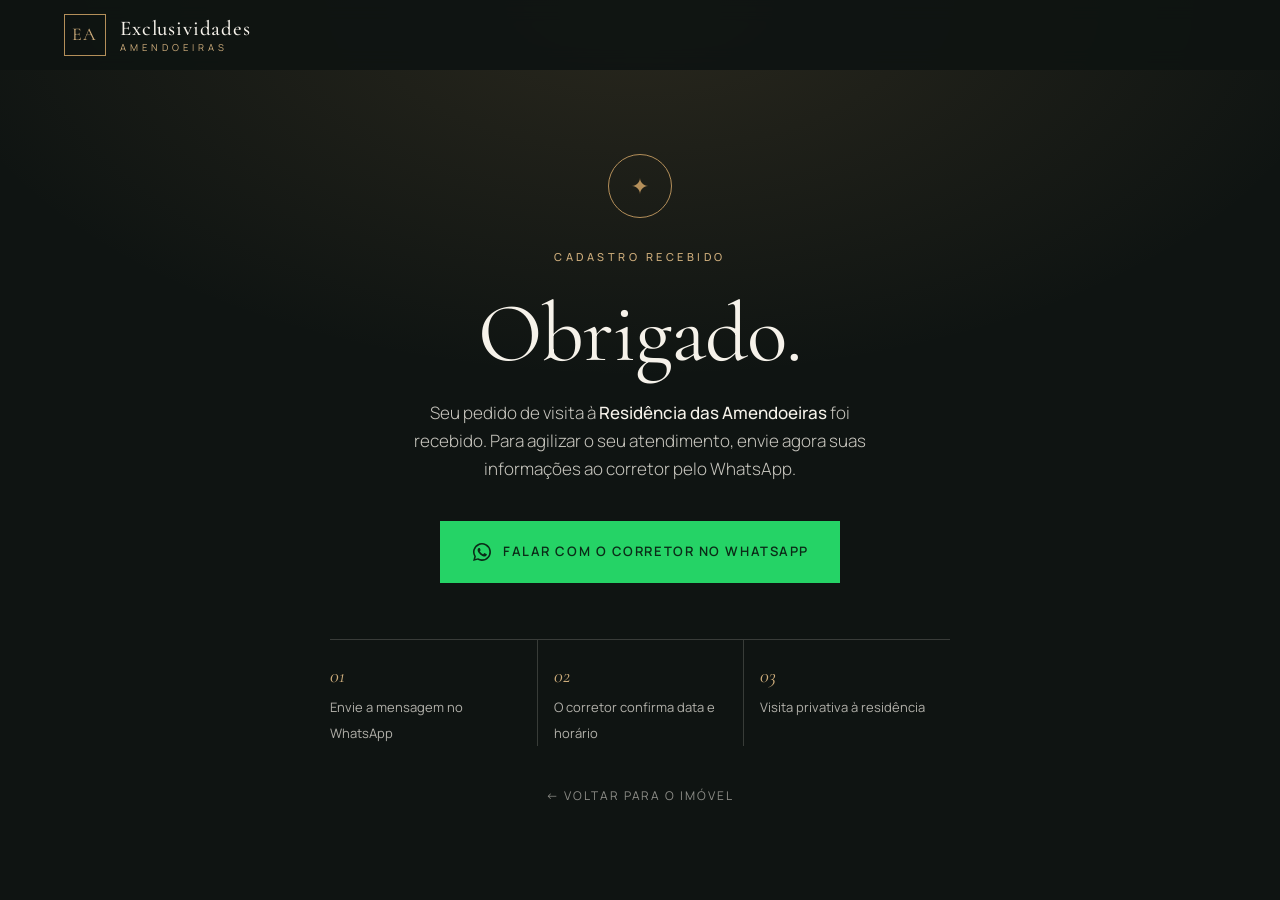
==== obrigado.html @ 59d98db2 "Formulário em popup e página de obrigado com botão de WhatsApp Co-Authored-By: Claude Opus 5.5 <nore" ====
<!doctype html>
<html lang="pt-BR">
<head>
  <meta charset="utf-8">
  <meta name="viewport" content="width=device-width, initial-scale=1">
  <title>Obrigado · Residência das Amendoeiras</title>
  <meta name="robots" content="noindex">
  <meta name="theme-color" content="#0f1412">
  <link rel="preconnect" href="https://fonts.googleapis.com">
  <link rel="preconnect" href="https://fonts.gstatic.com" crossorigin>
  <link href="https://fonts.googleapis.com/css2?family=Cormorant+Garamond:ital,wght@0,400;0,500;1,400&family=Manrope:wght@300;400;500;600&display=swap" rel="stylesheet">
  <link rel="stylesheet" href="assets/css/style.css">

  <!-- ===== RASTREAMENTO =====
       Cole aqui o MESMO Meta Pixel e GA4 da página principal.
       Esta página dispara o evento de Lead (Meta: 'Lead' · GA4: 'generate_lead').
       Nos anúncios, use a visita a /obrigado.html como conversão.
  ========================== -->
</head>
<body class="thanks">

  <header class="topbar solid">
    <a class="brand" href="index.html" aria-label="Voltar ao imóvel">
      <span class="brand-mono" data-bind="marca.monograma"></span>
      <span class="brand-text"><strong data-bind="marca.nome"></strong><em data-bind="marca.sufixo"></em></span>
    </a>
  </header>

  <main class="thanks-main">
    <div class="thanks-box">
      <span class="thanks-mark" aria-hidden="true">✦</span>
      <p class="eyebrow">Cadastro recebido</p>
      <h1 id="thanksTitle">Obrigado.</h1>
      <p class="thanks-lead">Seu pedido de visita à <strong id="thanksImovel">Residência das Amendoeiras</strong> foi recebido. Para agilizar o seu atendimento, envie agora suas informações ao corretor pelo WhatsApp.</p>

      <a class="btn btn-wa" id="waBtn" href="#" target="_blank" rel="noopener">
        <svg viewBox="0 0 32 32" aria-hidden="true"><path fill="currentColor" d="M16 3a13 13 0 0 0-11.2 19.6L3 29l6.6-1.7A13 13 0 1 0 16 3zm0 23.7a10.7 10.7 0 0 1-5.5-1.5l-.4-.2-3.9 1 1-3.8-.3-.4A10.7 10.7 0 1 1 16 26.7zm5.9-8c-.3-.2-1.9-.9-2.2-1s-.5-.2-.7.2-.8 1-1 1.2-.4.2-.7 0a8.8 8.8 0 0 1-4.4-3.8c-.3-.6.3-.5 1-1.7.1-.2 0-.4 0-.5l-1-2.4c-.3-.6-.5-.5-.7-.5h-.6a1.2 1.2 0 0 0-.9.4 3.7 3.7 0 0 0-1.1 2.7 6.4 6.4 0 0 0 1.3 3.4 14.7 14.7 0 0 0 5.6 5c2.1.9 2.9 1 4 .8a3.4 3.4 0 0 0 2.2-1.6 2.8 2.8 0 0 0 .2-1.6c0-.2-.3-.3-.6-.4z"/></svg>
        Falar com o corretor no WhatsApp
      </a>

      <ol class="steps">
        <li><b>01</b><span>Envie a mensagem no WhatsApp</span></li>
        <li><b>02</b><span>O corretor confirma data e horário</span></li>
        <li><b>03</b><span>Visita privativa à residência</span></li>
      </ol>

      <a class="back" href="index.html">← Voltar para o imóvel</a>
    </div>
  </main>

  <script src="assets/js/config.js"></script>
  <script>
  (function () {
    var S = window.SITE;
    document.querySelectorAll('[data-bind]').forEach(function (el) {
      el.textContent = el.dataset.bind.split('.').reduce(function (o, k) { return o && o[k]; }, S) || '';
    });

    var lead = null;
    try { lead = JSON.parse(sessionStorage.getItem('ea_lead') || 'null'); } catch (e) {}

    var numero = (lead && lead.numero) || S.whatsappPrincipal;
    var texto = (lead && lead.texto) || ('Olá! Tenho interesse na ' + S.imovel.titulo + ' e gostaria de agendar uma visita.');
    document.getElementById('waBtn').href = 'https://wa.me/' + numero + '?text=' + encodeURIComponent(texto);

    if (lead && lead.nome) document.getElementById('thanksTitle').textContent = 'Obrigado, ' + lead.nome + '.';
    document.getElementById('thanksImovel').textContent = (lead && lead.imovel) || S.imovel.titulo;

    // Conta o lead uma única vez (não duplica se a pessoa recarregar a página)
    var jaContou = false;
    try { jaContou = sessionStorage.getItem('ea_lead_contado') === '1'; } catch (e) {}
    if (lead && !jaContou) {
      try { if (window.fbq) fbq('track', 'Lead'); } catch (e) {}
      try { if (window.gtag) gtag('event', 'generate_lead'); } catch (e) {}
      try { sessionStorage.setItem('ea_lead_contado', '1'); } catch (e) {}
    }

    document.getElementById('waBtn').addEventListener('click', function () {
      try { if (window.fbq) fbq('track', 'Contact'); } catch (e) {}
    });
  })();
  </script>
</body>
</html>
---- assets/css/style.css ----
/* Identidade provisória — verde-noite, marfim e bronze champanhe */
:root {
  --ink: #0f1412;
  --ink-2: #1a211e;
  --ivory: #f6f2ea;
  --sand: #ece5d8;
  --gold: #b48f5a;
  --gold-2: #cfae7c;
  --text: #2a2f2c;
  --muted: #6d716d;
  --line: rgba(15, 20, 18, .14);
  --line-l: rgba(246, 242, 234, .18);
  --serif: "Cormorant Garamond", Georgia, serif;
  --sans: "Manrope", system-ui, -apple-system, sans-serif;
  --pad: clamp(16px, 5vw, 72px);
}

* { box-sizing: border-box; margin: 0; padding: 0; }
html { scroll-behavior: smooth; }
body { font-family: var(--sans); font-weight: 400; color: var(--text); background: var(--ivory); line-height: 1.65; -webkit-font-smoothing: antialiased; overflow-x: hidden; }
img { display: block; max-width: 100%; }
a { color: inherit; text-decoration: none; }
em { font-style: italic; color: var(--gold); }

h1, h2 { font-family: var(--serif); font-weight: 400; line-height: 1.05; letter-spacing: -.01em; }
h1 { font-size: clamp(44px, 7.4vw, 104px); }
h2 { font-size: clamp(34px, 4.6vw, 62px); max-width: 16ch; }
h3 { font-weight: 500; }

.wrap { max-width: 1240px; margin: 0 auto; padding: 0 var(--pad); }
.wrap.narrow { max-width: 860px; }
.section { padding: clamp(80px, 11vw, 150px) 0; }
.section-dark { background: var(--ink); color: var(--ivory); }
.section-sand { background: var(--sand); }

.eyebrow { font-size: 11px; letter-spacing: .32em; text-transform: uppercase; color: var(--gold-2); margin-bottom: 22px; font-weight: 500; }
.eyebrow.dark { color: var(--gold); }
.mini { font-size: 11px; letter-spacing: .28em; text-transform: uppercase; color: var(--muted); margin: 36px 0 14px; font-weight: 600; }

.split { display: grid; grid-template-columns: 1fr 1fr; gap: clamp(40px, 7vw, 110px); align-items: end; }
.split.top { align-items: start; }

/* Botões */
.btn { display: inline-flex; align-items: center; justify-content: center; gap: 10px; padding: 17px 30px; font-size: 12px; letter-spacing: .2em; text-transform: uppercase; font-weight: 600; border: 1px solid transparent; transition: all .35s ease; cursor: pointer; font-family: var(--sans); }
.btn-gold { background: var(--gold); color: var(--ink); }
.btn-gold:hover { background: var(--gold-2); }
.btn-ghost { border-color: rgba(246, 242, 234, .5); color: var(--ivory); }
.btn-ghost:hover { background: var(--ivory); color: var(--ink); }
.btn-line { border-color: currentColor; padding: 12px 22px; }
.btn-line.light { color: var(--ivory); }
.btn-dark { background: var(--ink); color: var(--ivory); margin-top: 40px; }
.btn-dark:hover { background: var(--gold); color: var(--ink); }
.btn.sm { padding: 12px 20px; margin-top: 0; }
.btn.full { width: 100%; }

/* Marca */
.brand { display: flex; align-items: center; gap: 14px; color: var(--ivory); }
.brand-mono { width: 42px; height: 42px; border: 1px solid var(--gold); display: grid; place-items: center; font-family: var(--serif); font-size: 18px; letter-spacing: .08em; color: var(--gold-2); }
.brand-text { display: flex; flex-direction: column; line-height: 1.1; }
.brand-text strong { font-family: var(--serif); font-weight: 500; font-size: 21px; letter-spacing: .04em; }
.brand-text em { font-style: normal; color: var(--gold-2); font-size: 9.5px; letter-spacing: .42em; text-transform: uppercase; margin-top: 3px; }

/* Topo */
.topbar { position: fixed; inset: 0 0 auto; z-index: 40; display: flex; align-items: center; justify-content: space-between; padding: 22px var(--pad); transition: all .4s ease; }
.topbar.solid { background: rgba(15, 20, 18, .92); backdrop-filter: blur(10px); padding-top: 14px; padding-bottom: 14px; }
.nav { display: flex; align-items: center; gap: 34px; color: var(--ivory); font-size: 12px; letter-spacing: .16em; text-transform: uppercase; }
.nav a:not(.btn):hover { color: var(--gold-2); }

/* Espaço reservado para fotos */
.ph { position: relative; width: 100%; height: 100%; overflow: hidden;
  background:
    radial-gradient(120% 90% at 20% 10%, rgba(180, 143, 90, .22), transparent 55%),
    repeating-linear-gradient(135deg, rgba(255,255,255,.025) 0 1px, transparent 1px 14px),
    linear-gradient(160deg, #26302b, #121815); }
.ph::after { content: attr(data-label); position: absolute; left: 50%; top: 50%; transform: translate(-50%, -50%); font-family: var(--serif); font-style: italic; font-size: 22px; color: rgba(246, 242, 234, .35); white-space: nowrap; }
.ph img { position: absolute; inset: 0; width: 100%; height: 100%; object-fit: cover; z-index: 1; transition: transform 1.2s ease; }

/* Hero */
.hero { position: relative; min-height: 100svh; display: flex; flex-direction: column; justify-content: flex-end; color: var(--ivory); overflow: hidden; }
.hero-media { position: absolute; inset: 0; }
.hero-media .ph img { animation: kb 18s ease-out forwards; }
@keyframes kb { from { transform: scale(1.08); } to { transform: scale(1); } }
.hero-shade { position: absolute; inset: 0; background: linear-gradient(180deg, rgba(15,20,18,.55) 0%, rgba(15,20,18,.1) 35%, rgba(15,20,18,.85) 100%); }
.hero-inner { position: relative; z-index: 2; padding: 140px var(--pad) 48px; max-width: 1240px; width: 100%; margin: 0 auto; }
.hero h1 { max-width: 12ch; }
.hero-lead { font-size: clamp(16px, 1.5vw, 19px); font-weight: 300; max-width: 46ch; margin: 26px 0 38px; color: rgba(246, 242, 234, .86); }
.hero-cta { display: flex; flex-wrap: wrap; gap: 14px; }
.hero-price { margin-top: 26px; font-size: 13px; letter-spacing: .08em; color: rgba(246, 242, 234, .75); }
.hero-price strong { color: var(--gold-2); font-weight: 600; }
.hero-stats { position: relative; z-index: 2; display: grid; grid-template-columns: repeat(4, 1fr); border-top: 1px solid var(--line-l); max-width: 1240px; width: calc(100% - 2 * var(--pad)); margin: 0 auto 28px; }
.hero-stats div { padding: 22px 0 0; }
.hero-stats div + div { padding-left: 28px; border-left: 1px solid var(--line-l); }
.hero-stats b { display: block; font-family: var(--serif); font-weight: 400; font-size: clamp(30px, 3.4vw, 46px); line-height: 1; }
.hero-stats small { font-family: var(--sans); font-size: 13px; margin-left: 4px; color: var(--gold-2); }
.hero-stats span { font-size: 10.5px; letter-spacing: .26em; text-transform: uppercase; color: rgba(246, 242, 234, .65); }

/* Manifesto */
.lede p { font-size: 17px; font-weight: 300; color: var(--text); margin-bottom: 18px; max-width: 52ch; }
.lede-sm { font-size: 16px; font-weight: 300; margin: 22px 0 8px; max-width: 46ch; }
.lede-sm.light { color: rgba(246, 242, 234, .78); }
.exclusive { display: flex; align-items: center; gap: 10px; font-size: 12px !important; letter-spacing: .14em; text-transform: uppercase; color: var(--muted) !important; margin-top: 30px; }
.dot { width: 7px; height: 7px; border-radius: 50%; background: var(--gold); box-shadow: 0 0 0 5px rgba(180, 143, 90, .18); }

.diffs { list-style: none; display: grid; grid-template-columns: repeat(5, 1fr); margin-top: clamp(60px, 8vw, 110px); border-top: 1px solid var(--line); }
.diffs li { padding: 34px 26px 10px 0; }
.diffs li + li { padding-left: 26px; border-left: 1px solid var(--line); }
.diffs .num { font-family: var(--serif); font-style: italic; color: var(--gold); font-size: 20px; }
.diffs h3 { font-family: var(--serif); font-weight: 500; font-size: 25px; margin: 14px 0 10px; line-height: 1.15; }
.diffs p { font-size: 14px; color: var(--muted); }

/* Galeria */
.head-row { display: flex; justify-content: space-between; align-items: end; gap: 30px; margin-bottom: 56px; }
.gallery { display: grid; grid-template-columns: repeat(12, 1fr); grid-auto-rows: clamp(140px, 17vw, 250px); gap: 10px; padding: 0 var(--pad); max-width: 1440px; margin: 0 auto; }
.g-item { position: relative; border: 0; padding: 0; cursor: zoom-in; overflow: hidden; background: none; color: var(--ivory); }
.g-item:hover img { transform: scale(1.05); }
.g0 { grid-column: span 7; grid-row: span 2; }
.g1 { grid-column: span 5; }
.g2 { grid-column: span 5; }
.g3 { grid-column: span 4; }
.g4 { grid-column: span 4; }
.g5 { grid-column: span 4; }
.cap { position: absolute; left: 18px; bottom: 14px; z-index: 2; font-size: 10.5px; letter-spacing: .24em; text-transform: uppercase; opacity: 0; transform: translateY(6px); transition: all .4s; }
.g-item:hover .cap { opacity: 1; transform: none; }
.g-item .ph::after { font-size: 18px; }
.video { margin-top: 60px; }
.ratio { position: relative; aspect-ratio: 16/9; }
.ratio iframe { position: absolute; inset: 0; width: 100%; height: 100%; border: 0; }

/* Ficha */
.spec { display: grid; grid-template-columns: 1fr 1fr; border-top: 1px solid var(--line); }
.spec div { display: flex; justify-content: space-between; gap: 16px; padding: 17px 0; border-bottom: 1px solid var(--line); }
.spec div:nth-child(odd) { padding-right: 28px; }
.spec div:nth-child(even) { padding-left: 28px; border-left: 1px solid var(--line); }
.spec dt { font-size: 12px; letter-spacing: .12em; text-transform: uppercase; color: var(--muted); }
.spec dd { font-family: var(--serif); font-size: 20px; text-align: right; }
.chips { list-style: none; display: flex; flex-wrap: wrap; gap: 8px; }
.chips li { border: 1px solid var(--line); padding: 8px 16px; font-size: 13px; border-radius: 40px; }

/* Condomínio */
.dist { display: grid; grid-template-columns: repeat(3, 1fr); margin: 40px 0 10px; border-top: 1px solid var(--line); }
.dist div { padding: 20px 0; }
.dist div + div { padding-left: 20px; border-left: 1px solid var(--line); }
.dist b { display: block; font-family: var(--serif); font-weight: 400; font-size: 32px; color: var(--ink); }
.dist span { font-size: 12px; color: var(--muted); }
.cols { display: grid; grid-template-columns: 1fr 1fr; gap: 24px; }
.ticks { list-style: none; }
.ticks li { padding: 6px 0 6px 22px; position: relative; font-size: 15px; }
.ticks li::before { content: ""; position: absolute; left: 0; top: 15px; width: 10px; height: 1px; background: var(--gold); }
.addr { margin-top: 28px; font-size: 13px; color: var(--muted); }
.map { height: 100%; min-height: 460px; filter: grayscale(.85) contrast(1.05); }
.map iframe { width: 100%; height: 100%; min-height: 460px; border: 0; }

/* Formulário */
.trust { list-style: none; margin-top: 34px; }
.trust li { padding: 14px 0 14px 30px; border-top: 1px solid var(--line-l); position: relative; font-size: 15px; color: rgba(246, 242, 234, .85); }
.trust li::before { content: "✦"; position: absolute; left: 0; color: var(--gold); font-size: 12px; top: 16px; }
.form { background: var(--ink-2); border: 1px solid var(--line-l); padding: clamp(26px, 4vw, 46px); display: grid; gap: 18px; }
.form label { display: grid; gap: 8px; font-size: 10.5px; letter-spacing: .24em; text-transform: uppercase; color: rgba(246, 242, 234, .6); }
.form input, .form select { font: inherit; font-size: 16px; letter-spacing: 0; text-transform: none; color: var(--ivory); background: transparent; border: 0; border-bottom: 1px solid rgba(246, 242, 234, .3); padding: 10px 0; outline: none; border-radius: 0; }
.form select option { color: var(--ink); }
.form input:focus, .form select:focus { border-color: var(--gold); }
.form .check { display: flex; gap: 12px; align-items: flex-start; text-transform: none; letter-spacing: 0; font-size: 13px; line-height: 1.5; color: rgba(246, 242, 234, .7); }
.form .check input { width: 16px; height: 16px; margin-top: 2px; accent-color: var(--gold); flex: none; }
.form-msg { font-size: 13px; color: var(--gold-2); min-height: 1em; }

/* Corretores */
.agents { display: grid; grid-template-columns: 1fr 1fr; gap: 28px; margin-top: 56px; }
.agent { display: grid; grid-template-columns: 150px 1fr; gap: 28px; padding: 28px; border: 1px solid var(--line); background: #fbf8f2; }
.agent-photo { position: relative; aspect-ratio: 3/4; background: linear-gradient(160deg, #2a332e, #141a17); overflow: hidden; }
.agent-photo::after { content: attr(data-ini); position: absolute; inset: 0; display: grid; place-items: center; font-family: var(--serif); font-size: 44px; color: var(--gold-2); }
.agent-photo img { position: absolute; inset: 0; width: 100%; height: 100%; object-fit: cover; z-index: 1; }
.agent h3 { font-family: var(--serif); font-size: 27px; line-height: 1.1; }
.creci { font-size: 11px; letter-spacing: .2em; text-transform: uppercase; color: var(--gold); margin: 6px 0 14px; }
.agent p { font-size: 14.5px; color: var(--muted); }
.hours { margin-top: 10px; font-size: 12.5px !important; }
.agent-cta { display: flex; align-items: center; gap: 18px; flex-wrap: wrap; margin-top: 20px; }
.link { font-size: 13px; border-bottom: 1px solid var(--line); }

/* FAQ */
.faq { margin-top: 46px; border-top: 1px solid var(--line); }
.faq details { border-bottom: 1px solid var(--line); }
.faq summary { list-style: none; cursor: pointer; padding: 24px 40px 24px 0; font-family: var(--serif); font-size: 24px; position: relative; }
.faq summary::-webkit-details-marker { display: none; }
.faq summary::after { content: "+"; position: absolute; right: 4px; top: 20px; font-family: var(--sans); font-weight: 300; font-size: 26px; color: var(--gold); transition: transform .3s; }
.faq details[open] summary::after { transform: rotate(45deg); }
.faq p { padding: 0 0 26px; max-width: 62ch; color: var(--muted); }

/* CTA final + rodapé */
.final { background: var(--ink); color: var(--ivory); text-align: center; padding: clamp(90px, 12vw, 160px) 0; border-bottom: 1px solid var(--line-l); }
.final h2 { margin: 0 auto 40px; max-width: 18ch; }
.footer { background: var(--ink); color: rgba(246, 242, 234, .6); padding: 50px 0 120px; font-size: 13px; }
.foot { display: grid; gap: 16px; justify-items: start; }
.small { font-size: 11.5px; opacity: .7; }

/* WhatsApp flutuante e barra mobile */
.wa-float { position: fixed; right: 22px; bottom: 22px; z-index: 50; width: 58px; height: 58px; border-radius: 50%; background: #25d366; color: #fff; display: grid; place-items: center; box-shadow: 0 10px 30px rgba(0, 0, 0, .25); transition: transform .3s; }
.wa-float:hover { transform: scale(1.07); }
.wa-float svg { width: 30px; height: 30px; }
.mobile-bar { display: none; }

/* Lightbox */
.lightbox { position: fixed; inset: 0; z-index: 100; background: rgba(10, 13, 12, .96); display: flex; align-items: center; justify-content: center; }
.lightbox[hidden] { display: none; }
.lightbox figure { width: min(1200px, 86vw); }
.lb-img { aspect-ratio: 3/2; max-height: 80vh; }
.lb-img .ph img { object-fit: contain; background: #0a0d0c; }
.lightbox figcaption { color: var(--ivory); text-align: center; margin-top: 16px; font-size: 11px; letter-spacing: .24em; text-transform: uppercase; }
.lb-close, .lb-nav { position: absolute; background: none; border: 0; color: var(--ivory); font-size: 44px; cursor: pointer; font-weight: 200; padding: 10px 18px; }
.lb-close { top: 14px; right: 18px; }
.prev { left: 10px; } .next { right: 10px; }

/* Animação de entrada */
.rv { opacity: 0; transform: translateY(24px); transition: opacity 1s ease, transform 1s ease; }
.rv.in { opacity: 1; transform: none; }
@media (prefers-reduced-motion: reduce) { .rv { opacity: 1; transform: none; } .hero-media .ph img { animation: none; } html { scroll-behavior: auto; } }

/* Responsivo */
@media (max-width: 1080px) {
  .diffs { grid-template-columns: 1fr 1fr; }
  .diffs li, .diffs li + li { padding: 28px 22px 24px 0; border-left: 0; border-bottom: 1px solid var(--line); }
  .agents { grid-template-columns: 1fr; }
}
@media (max-width: 820px) {
  .nav a:not(.btn) { display: none; }
  .split, .cols { grid-template-columns: 1fr; }
  .hero-stats { grid-template-columns: 1fr 1fr; }
  .hero-stats div:nth-child(3) { border-left: 0; padding-left: 0; }
  .hero-stats div { padding-bottom: 16px; }
  .gallery { grid-template-columns: 1fr 1fr; grid-auto-rows: 42vw; padding: 0 16px; }
  .gallery .g-item { grid-column: span 1; grid-row: span 1; }
  .gallery .g0 { grid-column: span 2; }
  .cap { opacity: 1; transform: none; }
  .head-row { flex-direction: column; align-items: start; }
  .spec { grid-template-columns: 1fr; }
  .spec div:nth-child(n) { padding-left: 0; padding-right: 0; border-left: 0; }
  .map, .map iframe { min-height: 320px; }
  .agent { grid-template-columns: 96px 1fr; gap: 18px; padding: 20px; }
  .wa-float { display: none; }
  .mobile-bar { display: grid; grid-template-columns: 1.4fr 1fr; gap: 8px; position: fixed; inset: auto 0 0; z-index: 50; padding: 10px 12px calc(10px + env(safe-area-inset-bottom)); background: rgba(15, 20, 18, .96); backdrop-filter: blur(8px); }
  .mobile-bar .btn { padding: 15px 10px; font-size: 11px; }
}
@media (max-width: 520px) {
  .brand-text strong { font-size: 18px; }
  .brand-mono { width: 36px; height: 36px; font-size: 15px; }
  .topbar .btn-line { padding: 10px 14px; font-size: 10px; letter-spacing: .14em; }
  .diffs { grid-template-columns: 1fr; }
  .dist { grid-template-columns: 1fr; }
  .dist div + div { padding-left: 0; border-left: 0; border-top: 1px solid var(--line); }
  .hero-cta .btn { flex: 1 1 100%; }
  .faq summary { font-size: 20px; }
}

/* Formulário de qualificação */
.form-title { font-family: var(--serif); font-size: 28px; color: var(--ivory); line-height: 1.1; margin-bottom: 4px; }
.form-note { font-size: 12px; color: rgba(246, 242, 234, .5); }
.form-msg a { color: var(--gold-2); text-decoration: underline; }
.form select:invalid { color: rgba(246, 242, 234, .55); }
#apresentacao p { font-size: 17px; font-weight: 300; margin-bottom: 18px; max-width: 52ch; }
#contato, #leadForm { scroll-margin-top: 80px; }

/* Cartão da seção de contato */
.contact-card { background: var(--ink-2); border: 1px solid var(--line-l); padding: clamp(28px, 4vw, 48px); display: grid; gap: 18px; }
.contact-card p:not(.form-title):not(.form-note) { color: rgba(246, 242, 234, .75); font-weight: 300; }

/* Popup do formulário */
.modal { position: fixed; inset: 0; z-index: 90; display: flex; align-items: center; justify-content: center; padding: 20px; background: rgba(8, 11, 10, .78); backdrop-filter: blur(6px); opacity: 0; transition: opacity .25s ease; }
.modal[hidden] { display: none; }
.modal.open { opacity: 1; }
.modal-box { position: relative; width: min(520px, 100%); max-height: calc(100svh - 40px); overflow-y: auto; transform: translateY(16px); transition: transform .3s ease; }
.modal.open .modal-box { transform: none; }
.modal .form { border-color: rgba(180, 143, 90, .35); gap: 16px; }
.modal .eyebrow { margin-bottom: 0; }
.modal-close { position: absolute; top: 10px; right: 12px; z-index: 2; background: none; border: 0; color: var(--ivory); font-size: 34px; font-weight: 200; line-height: 1; cursor: pointer; padding: 6px 10px; }
@media (max-width: 520px) {
  .modal { padding: 0; align-items: flex-end; }
  .modal-box { width: 100%; max-height: 94svh; }
  .modal .form { padding: 28px 20px calc(24px + env(safe-area-inset-bottom)); }
}

/* Página de obrigado */
.thanks { background: var(--ink); color: var(--ivory); min-height: 100svh; }
.thanks-main { min-height: 100svh; display: grid; place-items: center; padding: 120px var(--pad) 60px;
  background: radial-gradient(80% 60% at 50% 0%, rgba(180, 143, 90, .16), transparent 70%); }
.thanks-box { max-width: 620px; text-align: center; display: grid; justify-items: center; }
.thanks-mark { color: var(--gold); font-size: 22px; width: 64px; height: 64px; border: 1px solid var(--gold); border-radius: 50%; display: grid; place-items: center; margin-bottom: 30px; }
.thanks h1 { font-size: clamp(46px, 7vw, 84px); }
.thanks-lead { font-size: 17px; font-weight: 300; color: rgba(246, 242, 234, .8); margin: 22px 0 38px; max-width: 48ch; }
.thanks-lead strong { color: var(--ivory); font-weight: 500; }
.btn-wa { background: #25d366; color: #0b2a17; font-size: 13px; letter-spacing: .12em; padding: 19px 30px; }
.btn-wa:hover { background: #3be07a; }
.btn-wa svg { width: 22px; height: 22px; }
.steps { list-style: none; display: grid; grid-template-columns: repeat(3, 1fr); width: 100%; margin: 56px 0 40px; border-top: 1px solid var(--line-l); text-align: left; }
.steps li { padding: 20px 14px 0 0; }
.steps li + li { padding-left: 16px; border-left: 1px solid var(--line-l); }
.steps b { display: block; font-family: var(--serif); font-style: italic; font-weight: 400; color: var(--gold-2); font-size: 20px; }
.steps span { font-size: 13px; color: rgba(246, 242, 234, .7); }
.back { font-size: 12px; letter-spacing: .16em; text-transform: uppercase; color: rgba(246, 242, 234, .55); }
.back:hover { color: var(--gold-2); }
@media (max-width: 520px) {
  .steps { grid-template-columns: 1fr; }
  .steps li, .steps li + li { padding: 14px 0; border-left: 0; border-bottom: 1px solid var(--line-l); }
  .btn-wa { width: 100%; }
}
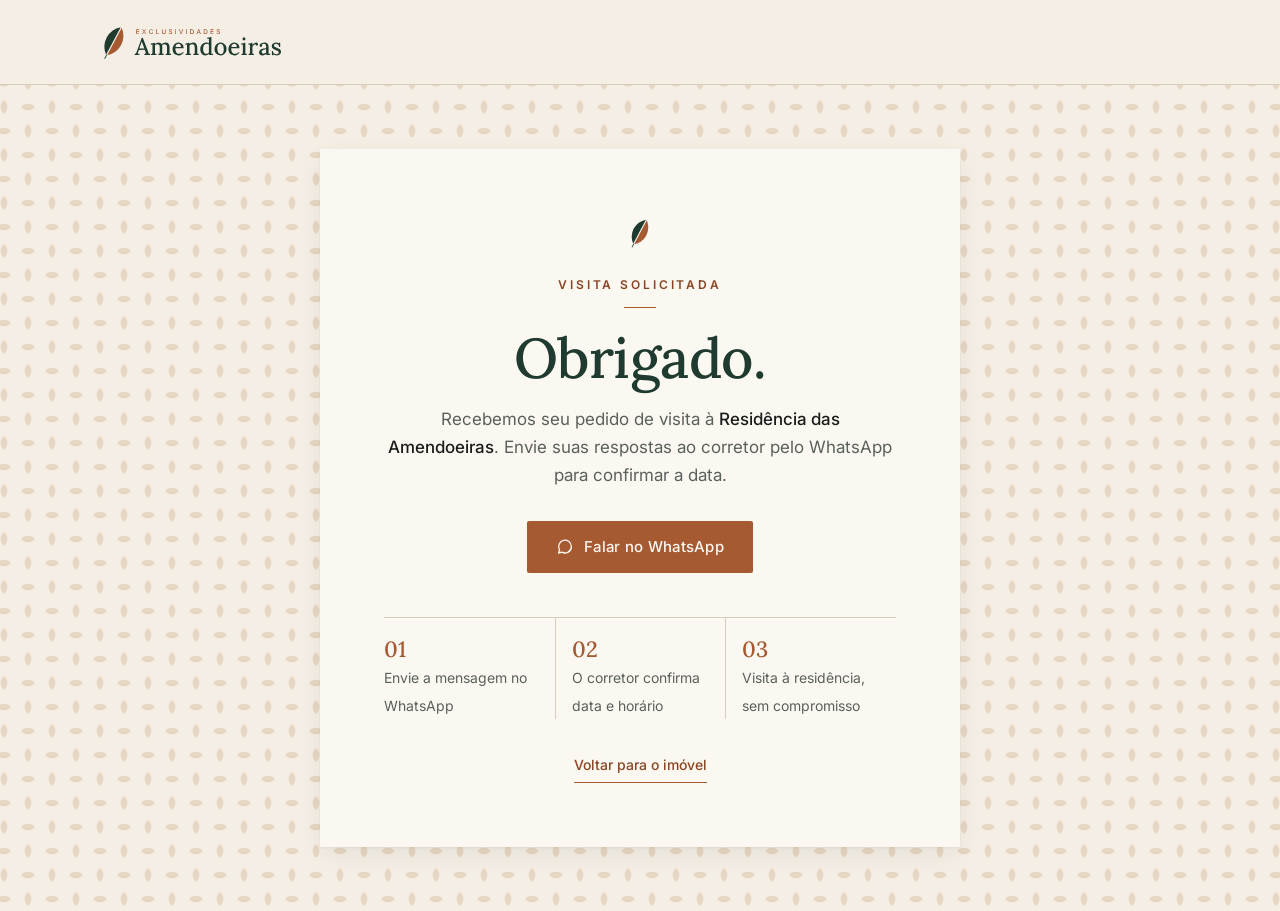
==== commit c507bb01: "Aplica o manual de identidade visual Exclusividades Amendoeiras Logo e padrões oficiais em SVG, pale" ====
--- a/obrigado.html
+++ b/obrigado.html
@@ -3,13 +3,14 @@
 <head>
   <meta charset="utf-8">
   <meta name="viewport" content="width=device-width, initial-scale=1">
-  <title>Obrigado · Residência das Amendoeiras</title>
+  <title>Visita solicitada · Exclusividades Amendoeiras</title>
   <meta name="robots" content="noindex">
-  <meta name="theme-color" content="#0f1412">
+  <meta name="theme-color" content="#f4eee4">
+  <link rel="icon" type="image/svg+xml" href="assets/marca/simbolo-principal.svg">
   <link rel="preconnect" href="https://fonts.googleapis.com">
   <link rel="preconnect" href="https://fonts.gstatic.com" crossorigin>
-  <link href="https://fonts.googleapis.com/css2?family=Cormorant+Garamond:ital,wght@0,400;0,500;1,400&family=Manrope:wght@300;400;500;600&display=swap" rel="stylesheet">
-  <link rel="stylesheet" href="assets/css/style.css">
+  <link href="https://fonts.googleapis.com/css2?family=Inter:wght@400;500;600&family=Lora:ital,wght@0,400;0,500;1,400&display=swap" rel="stylesheet">
+  <link rel="stylesheet" href="assets/css/style.css?v=20261113-1">
 
   <!-- ===== RASTREAMENTO =====
        Cole aqui o MESMO Meta Pixel e GA4 da página principal.
@@ -19,42 +20,39 @@
 </head>
 <body class="thanks">
 
-  <header class="topbar solid">
+  <header class="topbar">
     <a class="brand" href="index.html" aria-label="Voltar ao imóvel">
-      <span class="brand-mono" data-bind="marca.monograma"></span>
-      <span class="brand-text"><strong data-bind="marca.nome"></strong><em data-bind="marca.sufixo"></em></span>
+      <img src="assets/marca/logo-horizontal-positivo.svg" alt="Exclusividades Amendoeiras" width="361" height="80">
     </a>
   </header>
 
   <main class="thanks-main">
     <div class="thanks-box">
-      <span class="thanks-mark" aria-hidden="true">✦</span>
-      <p class="eyebrow">Cadastro recebido</p>
+      <img src="assets/marca/simbolo-principal.svg" alt="" width="30" height="38">
+      <p class="eyebrow">Visita solicitada</p>
+      <span class="fio"></span>
       <h1 id="thanksTitle">Obrigado.</h1>
-      <p class="thanks-lead">Seu pedido de visita à <strong id="thanksImovel">Residência das Amendoeiras</strong> foi recebido. Para agilizar o seu atendimento, envie agora suas informações ao corretor pelo WhatsApp.</p>
+      <p class="thanks-lead">Recebemos seu pedido de visita à <strong id="thanksImovel">Residência das Amendoeiras</strong>. Envie suas respostas ao corretor pelo WhatsApp para confirmar a data.</p>
 
-      <a class="btn btn-wa" id="waBtn" href="#" target="_blank" rel="noopener">
-        <svg viewBox="0 0 32 32" aria-hidden="true"><path fill="currentColor" d="M16 3a13 13 0 0 0-11.2 19.6L3 29l6.6-1.7A13 13 0 1 0 16 3zm0 23.7a10.7 10.7 0 0 1-5.5-1.5l-.4-.2-3.9 1 1-3.8-.3-.4A10.7 10.7 0 1 1 16 26.7zm5.9-8c-.3-.2-1.9-.9-2.2-1s-.5-.2-.7.2-.8 1-1 1.2-.4.2-.7 0a8.8 8.8 0 0 1-4.4-3.8c-.3-.6.3-.5 1-1.7.1-.2 0-.4 0-.5l-1-2.4c-.3-.6-.5-.5-.7-.5h-.6a1.2 1.2 0 0 0-.9.4 3.7 3.7 0 0 0-1.1 2.7 6.4 6.4 0 0 0 1.3 3.4 14.7 14.7 0 0 0 5.6 5c2.1.9 2.9 1 4 .8a3.4 3.4 0 0 0 2.2-1.6 2.8 2.8 0 0 0 .2-1.6c0-.2-.3-.3-.6-.4z"/></svg>
-        Falar com o corretor no WhatsApp
+      <a class="btn btn-ace" id="waBtn" href="#" target="_blank" rel="noopener">
+        <svg width="18" height="18" viewBox="0 0 24 24" fill="none" stroke="currentColor" stroke-width="1.75" stroke-linecap="round" stroke-linejoin="round" aria-hidden="true"><path d="M20.5 11.5a8.5 8.5 0 0 1-12.6 7.4L3.5 20l1.2-4.2A8.5 8.5 0 1 1 20.5 11.5z"/></svg>
+        Falar no WhatsApp
       </a>
 
       <ol class="steps">
         <li><b>01</b><span>Envie a mensagem no WhatsApp</span></li>
         <li><b>02</b><span>O corretor confirma data e horário</span></li>
-        <li><b>03</b><span>Visita privativa à residência</span></li>
+        <li><b>03</b><span>Visita à residência, sem compromisso</span></li>
       </ol>
 
-      <a class="back" href="index.html">← Voltar para o imóvel</a>
+      <a class="back" href="index.html">Voltar para o imóvel</a>
     </div>
   </main>
 
-  <script src="assets/js/config.js"></script>
+  <script src="assets/js/config.js?v=20261113-1"></script>
   <script>
   (function () {
     var S = window.SITE;
-    document.querySelectorAll('[data-bind]').forEach(function (el) {
-      el.textContent = el.dataset.bind.split('.').reduce(function (o, k) { return o && o[k]; }, S) || '';
-    });
 
     var lead = null;
     try { lead = JSON.parse(sessionStorage.getItem('ea_lead') || 'null'); } catch (e) {}
--- a/assets/css/style.css
+++ b/assets/css/style.css
@@ -1,303 +1,302 @@
-/* Identidade provisória — verde-noite, marfim e bronze champanhe */
+/* =====================================================================
+   Exclusividades Amendoeiras · Manual de identidade visual v1 (nov/2026)
+   Proporção: 60% areia e linho · 30% verde amendoeira · 10% cobre
+   ===================================================================== */
 :root {
-  --ink: #0f1412;
-  --ink-2: #1a211e;
-  --ivory: #f6f2ea;
-  --sand: #ece5d8;
-  --gold: #b48f5a;
-  --gold-2: #cfae7c;
-  --text: #2a2f2c;
-  --muted: #6d716d;
-  --line: rgba(15, 20, 18, .14);
-  --line-l: rgba(246, 242, 234, .18);
-  --serif: "Cormorant Garamond", Georgia, serif;
-  --sans: "Manrope", system-ui, -apple-system, sans-serif;
-  --pad: clamp(16px, 5vw, 72px);
+  /* Paleta */
+  --verde: #1f3a2e;          /* principal */
+  --verde-folha: #3f6350;
+  --salvia: #a9b8a6;
+  --cobre: #a65a32;          /* acento: ícones, fios, números, títulos ≥ 24px */
+  --cobre-texto: #8a4524;    /* cobre para texto pequeno sobre claro */
+  --cobre-claro: #ecd7c4;
+  --areia: #f4eee4;          /* fundo padrão */
+  --linho: #e9dfd0;
+  --tinta: #1a1d1b;
+
+  /* Papéis */
+  --surface: var(--areia);
+  --raised: #fbf8f2;
+  --sunken: var(--linho);
+  --ink: var(--tinta);
+  --muted: #5a605b;
+  --line: #d8cdbd;
+  --mata: #16291f;            /* verde mais fundo para rodapé */
+  --on-dark: var(--areia);
+  --on-dark-muted: #b9c2b8;
+  --on-dark-line: #2f4d3e;
+  --cobre-on-dark: #e3a47a;   /* texto pequeno em cobre sobre verde */
+  --shadow-card: 0 1px 2px rgba(26, 29, 27, .06), 0 8px 24px rgba(26, 29, 27, .06);
+
+  --serif: "Lora", Georgia, "Times New Roman", serif;
+  --sans: "Inter", "Helvetica Neue", Arial, sans-serif;
+  --pad: clamp(16px, 5vw, 64px);
+  --r: 2px;
 }
 
 * { box-sizing: border-box; margin: 0; padding: 0; }
 html { scroll-behavior: smooth; }
-body { font-family: var(--sans); font-weight: 400; color: var(--text); background: var(--ivory); line-height: 1.65; -webkit-font-smoothing: antialiased; overflow-x: hidden; }
+body { font-family: var(--sans); font-size: 17px; line-height: 28px; color: var(--ink); background: var(--surface); -webkit-font-smoothing: antialiased; overflow-x: hidden; }
 img { display: block; max-width: 100%; }
 a { color: inherit; text-decoration: none; }
-em { font-style: italic; color: var(--gold); }
-
-h1, h2 { font-family: var(--serif); font-weight: 400; line-height: 1.05; letter-spacing: -.01em; }
-h1 { font-size: clamp(44px, 7.4vw, 104px); }
-h2 { font-size: clamp(34px, 4.6vw, 62px); max-width: 16ch; }
-h3 { font-weight: 500; }
-
-.wrap { max-width: 1240px; margin: 0 auto; padding: 0 var(--pad); }
-.wrap.narrow { max-width: 860px; }
-.section { padding: clamp(80px, 11vw, 150px) 0; }
-.section-dark { background: var(--ink); color: var(--ivory); }
-.section-sand { background: var(--sand); }
-
-.eyebrow { font-size: 11px; letter-spacing: .32em; text-transform: uppercase; color: var(--gold-2); margin-bottom: 22px; font-weight: 500; }
-.eyebrow.dark { color: var(--gold); }
-.mini { font-size: 11px; letter-spacing: .28em; text-transform: uppercase; color: var(--muted); margin: 36px 0 14px; font-weight: 600; }
-
-.split { display: grid; grid-template-columns: 1fr 1fr; gap: clamp(40px, 7vw, 110px); align-items: end; }
+
+/* Tipografia · Lora nos títulos, Inter nos textos */
+h1, h2, .form-title, .card-title { font-family: var(--serif); font-weight: 500; color: var(--verde); letter-spacing: -.01em; }
+h1 { font-size: clamp(42px, 6vw, 72px); line-height: 1.06; }
+h2 { font-size: clamp(32px, 4vw, 44px); line-height: 1.14; max-width: 18ch; }
+h2 { margin-bottom: 20px; }
+h2 em, h1 em { font-style: italic; font-weight: 400; }
+.section-dark h2, .hero h1 { color: var(--on-dark); }
+
+/* Sobretítulo → fio cobre → título */
+.eyebrow { font: 600 12px/16px var(--sans); letter-spacing: .24em; text-transform: uppercase; color: var(--cobre-texto); }
+.eyebrow.on-dark { color: var(--cobre-on-dark); }
+.fio { display: block; width: 32px; height: 1px; background: var(--cobre); margin: 14px 0 18px; }
+.mini { font: 600 12px/16px var(--sans); letter-spacing: .24em; text-transform: uppercase; color: var(--muted); margin: 40px 0 14px; }
+.legal { font-size: 11px; line-height: 16px; color: var(--muted); }
+
+.wrap { max-width: 1200px; margin: 0 auto; padding: 0 var(--pad); }
+.wrap.narrow { max-width: 820px; }
+.section { padding: clamp(72px, 9vw, 112px) 0; }
+.section-dark { background: var(--verde); color: var(--on-dark); }
+.section-linho { background: var(--sunken); }
+.split { display: grid; grid-template-columns: 1fr 1fr; gap: clamp(40px, 6vw, 96px); align-items: end; }
 .split.top { align-items: start; }
 
-/* Botões */
-.btn { display: inline-flex; align-items: center; justify-content: center; gap: 10px; padding: 17px 30px; font-size: 12px; letter-spacing: .2em; text-transform: uppercase; font-weight: 600; border: 1px solid transparent; transition: all .35s ease; cursor: pointer; font-family: var(--sans); }
-.btn-gold { background: var(--gold); color: var(--ink); }
-.btn-gold:hover { background: var(--gold-2); }
-.btn-ghost { border-color: rgba(246, 242, 234, .5); color: var(--ivory); }
-.btn-ghost:hover { background: var(--ivory); color: var(--ink); }
-.btn-line { border-color: currentColor; padding: 12px 22px; }
-.btn-line.light { color: var(--ivory); }
-.btn-dark { background: var(--ink); color: var(--ivory); margin-top: 40px; }
-.btn-dark:hover { background: var(--gold); color: var(--ink); }
-.btn.sm { padding: 12px 20px; margin-top: 0; }
+/* Botões · verbo no início, sem exclamação, cantos quase retos */
+.btn { display: inline-flex; align-items: center; justify-content: center; gap: 10px; height: 52px; padding: 0 28px; font: 500 15px/20px var(--sans); letter-spacing: .02em; border: 1px solid transparent; border-radius: var(--r); cursor: pointer; transition: background .25s, color .25s, border-color .25s; white-space: nowrap; }
+.btn:focus-visible, .fab:focus-visible { outline: 2px solid var(--cobre); outline-offset: 3px; }
+.btn-pri { background: var(--verde); color: var(--areia); }
+.btn-pri:hover { background: var(--verde-folha); }
+.btn-sec { background: transparent; color: var(--ink); border-color: var(--ink); }
+.btn-sec:hover { background: var(--ink); color: var(--areia); }
+.btn-sec.on-dark { color: var(--areia); border-color: rgba(244, 238, 228, .7); }
+.btn-sec.on-dark:hover { background: var(--areia); color: var(--verde); }
+.btn-ace { background: var(--cobre); color: var(--raised); }
+.btn-ace:hover { background: var(--cobre-texto); }
 .btn.full { width: 100%; }
-
-/* Marca */
-.brand { display: flex; align-items: center; gap: 14px; color: var(--ivory); }
-.brand-mono { width: 42px; height: 42px; border: 1px solid var(--gold); display: grid; place-items: center; font-family: var(--serif); font-size: 18px; letter-spacing: .08em; color: var(--gold-2); }
-.brand-text { display: flex; flex-direction: column; line-height: 1.1; }
-.brand-text strong { font-family: var(--serif); font-weight: 500; font-size: 21px; letter-spacing: .04em; }
-.brand-text em { font-style: normal; color: var(--gold-2); font-size: 9.5px; letter-spacing: .42em; text-transform: uppercase; margin-top: 3px; }
-
-/* Topo */
-.topbar { position: fixed; inset: 0 0 auto; z-index: 40; display: flex; align-items: center; justify-content: space-between; padding: 22px var(--pad); transition: all .4s ease; }
-.topbar.solid { background: rgba(15, 20, 18, .92); backdrop-filter: blur(10px); padding-top: 14px; padding-bottom: 14px; }
-.nav { display: flex; align-items: center; gap: 34px; color: var(--ivory); font-size: 12px; letter-spacing: .16em; text-transform: uppercase; }
-.nav a:not(.btn):hover { color: var(--gold-2); }
-
-/* Espaço reservado para fotos */
-.ph { position: relative; width: 100%; height: 100%; overflow: hidden;
-  background:
-    radial-gradient(120% 90% at 20% 10%, rgba(180, 143, 90, .22), transparent 55%),
-    repeating-linear-gradient(135deg, rgba(255,255,255,.025) 0 1px, transparent 1px 14px),
-    linear-gradient(160deg, #26302b, #121815); }
-.ph::after { content: attr(data-label); position: absolute; left: 50%; top: 50%; transform: translate(-50%, -50%); font-family: var(--serif); font-style: italic; font-size: 22px; color: rgba(246, 242, 234, .35); white-space: nowrap; }
+.section .btn-pri { margin-top: 36px; }
+
+/* Selo "Exclusivo" */
+.selo { display: inline-block; background: var(--cobre-claro); color: var(--cobre-texto); font: 600 11px/16px var(--sans); letter-spacing: .2em; text-transform: uppercase; padding: 6px 10px; border-radius: var(--r); margin-bottom: 22px; }
+
+/* Cabeçalho */
+.topbar { position: fixed; inset: 0 0 auto; z-index: 40; display: flex; align-items: center; justify-content: space-between; gap: 24px; padding: 22px max(var(--pad), calc((100% - 1200px) / 2 + var(--pad))); transition: background .35s, padding .35s; }
+.topbar.solid { background: var(--verde); padding-top: 12px; padding-bottom: 12px; }
+.brand img { width: 190px; height: auto; }
+.nav { display: flex; align-items: center; gap: 32px; color: var(--areia); font-size: 14px; font-weight: 500; }
+.nav a:not(.btn):hover { color: var(--cobre-on-dark); }
+.nav .btn { height: 44px; padding: 0 20px; font-size: 14px; }
+
+/* Fotos · cantos retos; sem foto, padrão de folhas com etiqueta lisa */
+.ph { position: relative; width: 100%; height: 100%; overflow: hidden; background: var(--areia) url(../marca/padrao-folhas-areia.svg) center / 240px; }
+.ph::after { content: attr(data-label); position: absolute; left: 50%; top: 50%; transform: translate(-50%, -50%); font-size: 12px; line-height: 16px; color: var(--muted); background: var(--raised); padding: 4px 10px; white-space: nowrap; }
+.ph[data-label=""]::after { display: none; }
+.ph.lisa { background: linear-gradient(160deg, var(--verde-folha), var(--verde) 70%); }
 .ph img { position: absolute; inset: 0; width: 100%; height: 100%; object-fit: cover; z-index: 1; transition: transform 1.2s ease; }
 
-/* Hero */
-.hero { position: relative; min-height: 100svh; display: flex; flex-direction: column; justify-content: flex-end; color: var(--ivory); overflow: hidden; }
+/* Abertura */
+.hero { position: relative; min-height: 100svh; display: flex; flex-direction: column; justify-content: flex-end; color: var(--on-dark); overflow: hidden; background: var(--verde); }
 .hero-media { position: absolute; inset: 0; }
-.hero-media .ph img { animation: kb 18s ease-out forwards; }
-@keyframes kb { from { transform: scale(1.08); } to { transform: scale(1); } }
-.hero-shade { position: absolute; inset: 0; background: linear-gradient(180deg, rgba(15,20,18,.55) 0%, rgba(15,20,18,.1) 35%, rgba(15,20,18,.85) 100%); }
-.hero-inner { position: relative; z-index: 2; padding: 140px var(--pad) 48px; max-width: 1240px; width: 100%; margin: 0 auto; }
-.hero h1 { max-width: 12ch; }
-.hero-lead { font-size: clamp(16px, 1.5vw, 19px); font-weight: 300; max-width: 46ch; margin: 26px 0 38px; color: rgba(246, 242, 234, .86); }
-.hero-cta { display: flex; flex-wrap: wrap; gap: 14px; }
-.hero-price { margin-top: 26px; font-size: 13px; letter-spacing: .08em; color: rgba(246, 242, 234, .75); }
-.hero-price strong { color: var(--gold-2); font-weight: 600; }
-.hero-stats { position: relative; z-index: 2; display: grid; grid-template-columns: repeat(4, 1fr); border-top: 1px solid var(--line-l); max-width: 1240px; width: calc(100% - 2 * var(--pad)); margin: 0 auto 28px; }
-.hero-stats div { padding: 22px 0 0; }
-.hero-stats div + div { padding-left: 28px; border-left: 1px solid var(--line-l); }
-.hero-stats b { display: block; font-family: var(--serif); font-weight: 400; font-size: clamp(30px, 3.4vw, 46px); line-height: 1; }
-.hero-stats small { font-family: var(--sans); font-size: 13px; margin-left: 4px; color: var(--gold-2); }
-.hero-stats span { font-size: 10.5px; letter-spacing: .26em; text-transform: uppercase; color: rgba(246, 242, 234, .65); }
-
-/* Manifesto */
-.lede p { font-size: 17px; font-weight: 300; color: var(--text); margin-bottom: 18px; max-width: 52ch; }
-.lede-sm { font-size: 16px; font-weight: 300; margin: 22px 0 8px; max-width: 46ch; }
-.lede-sm.light { color: rgba(246, 242, 234, .78); }
-.exclusive { display: flex; align-items: center; gap: 10px; font-size: 12px !important; letter-spacing: .14em; text-transform: uppercase; color: var(--muted) !important; margin-top: 30px; }
-.dot { width: 7px; height: 7px; border-radius: 50%; background: var(--gold); box-shadow: 0 0 0 5px rgba(180, 143, 90, .18); }
-
-.diffs { list-style: none; display: grid; grid-template-columns: repeat(5, 1fr); margin-top: clamp(60px, 8vw, 110px); border-top: 1px solid var(--line); }
-.diffs li { padding: 34px 26px 10px 0; }
-.diffs li + li { padding-left: 26px; border-left: 1px solid var(--line); }
-.diffs .num { font-family: var(--serif); font-style: italic; color: var(--gold); font-size: 20px; }
-.diffs h3 { font-family: var(--serif); font-weight: 500; font-size: 25px; margin: 14px 0 10px; line-height: 1.15; }
-.diffs p { font-size: 14px; color: var(--muted); }
-
-/* Galeria */
-.head-row { display: flex; justify-content: space-between; align-items: end; gap: 30px; margin-bottom: 56px; }
-.gallery { display: grid; grid-template-columns: repeat(12, 1fr); grid-auto-rows: clamp(140px, 17vw, 250px); gap: 10px; padding: 0 var(--pad); max-width: 1440px; margin: 0 auto; }
-.g-item { position: relative; border: 0; padding: 0; cursor: zoom-in; overflow: hidden; background: none; color: var(--ivory); }
-.g-item:hover img { transform: scale(1.05); }
+.hero-shade { position: absolute; inset: 0; background: linear-gradient(180deg, rgba(31, 58, 46, .55) 0%, rgba(31, 58, 46, .05) 32%, rgba(22, 41, 31, .88) 100%); }
+.hero-inner { position: relative; z-index: 2; width: 100%; max-width: 1200px; margin: 0 auto; padding: 150px var(--pad) 40px; }
+.hero h1 { max-width: 14ch; }
+.hero-lead { font-size: 18px; line-height: 30px; max-width: 46ch; margin: 22px 0 34px; color: rgba(244, 238, 228, .88); }
+.hero-cta { display: flex; flex-wrap: wrap; gap: 12px; }
+.hero-price { margin-top: 22px; font-size: 14px; line-height: 22px; color: var(--on-dark-muted); }
+.hero-price strong { color: var(--areia); font-weight: 500; }
+.hero-stats { position: relative; z-index: 2; display: grid; grid-template-columns: repeat(4, 1fr); width: calc(100% - 2 * var(--pad)); max-width: calc(1200px - 2 * var(--pad)); margin: 0 auto 32px; border-top: 1px solid rgba(244, 238, 228, .22); }
+.hero-stats div { padding: 20px 0 0; }
+.hero-stats div + div { padding-left: 28px; border-left: 1px solid rgba(244, 238, 228, .22); }
+.hero-stats b { display: block; font: 500 clamp(30px, 3.2vw, 40px)/1.1 var(--serif); color: var(--areia); }
+.hero-stats small { font: 400 14px var(--sans); margin-left: 4px; color: var(--cobre-on-dark); }
+.hero-stats span { font-size: 13px; line-height: 20px; color: var(--on-dark-muted); }
+
+/* O imóvel */
+#apresentacao p { margin-bottom: 16px; max-width: 54ch; }
+.exclusive { display: flex; align-items: center; gap: 10px; font-size: 14px; line-height: 22px; color: var(--muted); margin-top: 28px; }
+.exclusive img { width: 16px; height: auto; }
+.exclusive strong { color: var(--ink); font-weight: 500; }
+.diffs { list-style: none; display: grid; grid-template-columns: repeat(5, 1fr); margin-top: clamp(56px, 7vw, 96px); border-top: 1px solid var(--line); }
+.diffs li { padding: 30px 24px 8px 0; }
+.diffs li + li { padding-left: 24px; border-left: 1px solid var(--line); }
+.diffs .num { font: 500 24px/1 var(--serif); color: var(--cobre); }
+.diffs h3 { font: 500 22px/28px var(--serif); color: var(--verde); margin: 16px 0 10px; }
+.diffs p { font-size: 14px; line-height: 22px; color: var(--muted); }
+
+/* Fotos */
+.head-row { display: flex; justify-content: space-between; align-items: end; gap: 28px; margin-bottom: 48px; }
+.gallery { display: grid; grid-template-columns: repeat(12, 1fr); grid-auto-rows: clamp(140px, 16vw, 240px); gap: 8px; max-width: 1360px; margin: 0 auto; padding: 0 var(--pad); }
+.g-item { position: relative; border: 0; padding: 0; cursor: zoom-in; overflow: hidden; background: none; color: var(--areia); font: inherit; }
+.g-item:hover img { transform: scale(1.04); }
 .g0 { grid-column: span 7; grid-row: span 2; }
-.g1 { grid-column: span 5; }
-.g2 { grid-column: span 5; }
-.g3 { grid-column: span 4; }
-.g4 { grid-column: span 4; }
-.g5 { grid-column: span 4; }
-.cap { position: absolute; left: 18px; bottom: 14px; z-index: 2; font-size: 10.5px; letter-spacing: .24em; text-transform: uppercase; opacity: 0; transform: translateY(6px); transition: all .4s; }
-.g-item:hover .cap { opacity: 1; transform: none; }
-.g-item .ph::after { font-size: 18px; }
-.video { margin-top: 60px; }
-.ratio { position: relative; aspect-ratio: 16/9; }
+.g1, .g2 { grid-column: span 5; }
+.g3, .g4, .g5 { grid-column: span 4; }
+.cap { position: absolute; left: 0; bottom: 0; z-index: 2; font-size: 13px; line-height: 20px; padding: 6px 12px; background: var(--verde); opacity: 0; transition: opacity .3s; }
+.g-item:hover .cap { opacity: 1; }
+.video { margin-top: 56px; }
+.ratio { position: relative; aspect-ratio: 16 / 9; }
 .ratio iframe { position: absolute; inset: 0; width: 100%; height: 100%; border: 0; }
 
-/* Ficha */
-.spec { display: grid; grid-template-columns: 1fr 1fr; border-top: 1px solid var(--line); }
-.spec div { display: flex; justify-content: space-between; gap: 16px; padding: 17px 0; border-bottom: 1px solid var(--line); }
-.spec div:nth-child(odd) { padding-right: 28px; }
-.spec div:nth-child(even) { padding-left: 28px; border-left: 1px solid var(--line); }
-.spec dt { font-size: 12px; letter-spacing: .12em; text-transform: uppercase; color: var(--muted); }
-.spec dd { font-family: var(--serif); font-size: 20px; text-align: right; }
+/* Ficha técnica */
+.spec { display: grid; border-top: 1px solid var(--line); }
+.spec div { display: flex; justify-content: space-between; align-items: baseline; gap: 24px; padding: 13px 0; border-bottom: 1px solid var(--line); }
+.spec dt { font-size: 14px; line-height: 22px; color: var(--muted); }
+.spec dd { font: 500 17px/24px var(--serif); color: var(--ink); text-align: right; }
 .chips { list-style: none; display: flex; flex-wrap: wrap; gap: 8px; }
-.chips li { border: 1px solid var(--line); padding: 8px 16px; font-size: 13px; border-radius: 40px; }
+.chips li { background: var(--linho); padding: 6px 14px; font-size: 14px; line-height: 22px; border-radius: var(--r); }
 
 /* Condomínio */
-.dist { display: grid; grid-template-columns: repeat(3, 1fr); margin: 40px 0 10px; border-top: 1px solid var(--line); }
-.dist div { padding: 20px 0; }
-.dist div + div { padding-left: 20px; border-left: 1px solid var(--line); }
-.dist b { display: block; font-family: var(--serif); font-weight: 400; font-size: 32px; color: var(--ink); }
-.dist span { font-size: 12px; color: var(--muted); }
+.lede-sm { margin: 0 0 8px; max-width: 46ch; }
+.section-dark .lede-sm { color: rgba(244, 238, 228, .82); }
+.dist { display: grid; grid-template-columns: repeat(3, 1fr); margin: 36px 0 4px; border-top: 1px solid var(--line); }
+.dist div { padding: 18px 0; }
+.dist div + div { padding-left: 18px; border-left: 1px solid var(--line); }
+.dist b { display: block; font: 500 28px/1.2 var(--serif); color: var(--cobre); }
+.dist span { font-size: 14px; line-height: 22px; color: var(--muted); }
 .cols { display: grid; grid-template-columns: 1fr 1fr; gap: 24px; }
+.cols .mini { margin-top: 28px; }
 .ticks { list-style: none; }
-.ticks li { padding: 6px 0 6px 22px; position: relative; font-size: 15px; }
-.ticks li::before { content: ""; position: absolute; left: 0; top: 15px; width: 10px; height: 1px; background: var(--gold); }
-.addr { margin-top: 28px; font-size: 13px; color: var(--muted); }
-.map { height: 100%; min-height: 460px; filter: grayscale(.85) contrast(1.05); }
-.map iframe { width: 100%; height: 100%; min-height: 460px; border: 0; }
-
-/* Formulário */
-.trust { list-style: none; margin-top: 34px; }
-.trust li { padding: 14px 0 14px 30px; border-top: 1px solid var(--line-l); position: relative; font-size: 15px; color: rgba(246, 242, 234, .85); }
-.trust li::before { content: "✦"; position: absolute; left: 0; color: var(--gold); font-size: 12px; top: 16px; }
-.form { background: var(--ink-2); border: 1px solid var(--line-l); padding: clamp(26px, 4vw, 46px); display: grid; gap: 18px; }
-.form label { display: grid; gap: 8px; font-size: 10.5px; letter-spacing: .24em; text-transform: uppercase; color: rgba(246, 242, 234, .6); }
-.form input, .form select { font: inherit; font-size: 16px; letter-spacing: 0; text-transform: none; color: var(--ivory); background: transparent; border: 0; border-bottom: 1px solid rgba(246, 242, 234, .3); padding: 10px 0; outline: none; border-radius: 0; }
-.form select option { color: var(--ink); }
-.form input:focus, .form select:focus { border-color: var(--gold); }
-.form .check { display: flex; gap: 12px; align-items: flex-start; text-transform: none; letter-spacing: 0; font-size: 13px; line-height: 1.5; color: rgba(246, 242, 234, .7); }
-.form .check input { width: 16px; height: 16px; margin-top: 2px; accent-color: var(--gold); flex: none; }
-.form-msg { font-size: 13px; color: var(--gold-2); min-height: 1em; }
+.ticks li { position: relative; padding: 4px 0 4px 22px; font-size: 15px; line-height: 24px; }
+.ticks li::before { content: ""; position: absolute; left: 0; top: 16px; width: 12px; height: 1px; background: var(--cobre); }
+.addr { margin-top: 28px; font-size: 14px; line-height: 22px; color: var(--muted); }
+.map { min-height: 460px; height: 100%; }
+.map iframe { width: 100%; height: 100%; min-height: 460px; border: 0; filter: grayscale(.6) sepia(.15); }
+
+/* Visita */
+.trust { list-style: none; margin-top: 32px; }
+.trust li { position: relative; padding: 14px 0 14px 26px; border-top: 1px solid var(--on-dark-line); font-size: 15px; line-height: 24px; color: rgba(244, 238, 228, .88); }
+.trust li::before { content: ""; position: absolute; left: 0; top: 26px; width: 12px; height: 1px; background: var(--cobre-on-dark); }
+.contact-card { background: var(--raised); color: var(--ink); padding: clamp(28px, 4vw, 44px); box-shadow: var(--shadow-card); }
+.card-title { font-size: 30px; line-height: 36px; margin-bottom: 12px; }
+.contact-card p:not(.eyebrow):not(.card-title) { color: var(--muted); margin-bottom: 28px; }
 
 /* Corretores */
-.agents { display: grid; grid-template-columns: 1fr 1fr; gap: 28px; margin-top: 56px; }
-.agent { display: grid; grid-template-columns: 150px 1fr; gap: 28px; padding: 28px; border: 1px solid var(--line); background: #fbf8f2; }
-.agent-photo { position: relative; aspect-ratio: 3/4; background: linear-gradient(160deg, #2a332e, #141a17); overflow: hidden; }
-.agent-photo::after { content: attr(data-ini); position: absolute; inset: 0; display: grid; place-items: center; font-family: var(--serif); font-size: 44px; color: var(--gold-2); }
+.agents { display: grid; grid-template-columns: 1fr 1fr; gap: 24px; margin-top: 48px; }
+.agent { display: grid; grid-template-columns: 140px 1fr; gap: 24px; padding: 24px; background: var(--raised); box-shadow: var(--shadow-card); }
+.agent-photo { position: relative; aspect-ratio: 3 / 4; background: var(--linho); overflow: hidden; }
+.agent-photo::after { content: attr(data-ini); position: absolute; inset: 0; display: grid; place-items: center; font: 500 40px var(--serif); color: var(--verde); }
 .agent-photo img { position: absolute; inset: 0; width: 100%; height: 100%; object-fit: cover; z-index: 1; }
-.agent h3 { font-family: var(--serif); font-size: 27px; line-height: 1.1; }
-.creci { font-size: 11px; letter-spacing: .2em; text-transform: uppercase; color: var(--gold); margin: 6px 0 14px; }
-.agent p { font-size: 14.5px; color: var(--muted); }
-.hours { margin-top: 10px; font-size: 12.5px !important; }
-.agent-cta { display: flex; align-items: center; gap: 18px; flex-wrap: wrap; margin-top: 20px; }
-.link { font-size: 13px; border-bottom: 1px solid var(--line); }
-
-/* FAQ */
-.faq { margin-top: 46px; border-top: 1px solid var(--line); }
+.agent h3 { font: 500 24px/30px var(--serif); color: var(--verde); }
+.creci { font: 600 11px/16px var(--sans); letter-spacing: .2em; text-transform: uppercase; color: var(--cobre-texto); margin: 6px 0 12px; }
+.agent p { font-size: 14px; line-height: 22px; color: var(--muted); }
+.hours { margin-top: 8px; }
+.agent-cta { margin-top: 18px; }
+.agent .btn { height: 44px; padding: 0 20px; font-size: 14px; margin-top: 0; }
+
+/* Dúvidas */
+.faq { margin-top: 40px; border-top: 1px solid var(--line); }
 .faq details { border-bottom: 1px solid var(--line); }
-.faq summary { list-style: none; cursor: pointer; padding: 24px 40px 24px 0; font-family: var(--serif); font-size: 24px; position: relative; }
+.faq summary { list-style: none; cursor: pointer; position: relative; padding: 22px 44px 22px 0; font: 500 21px/28px var(--serif); color: var(--verde); }
 .faq summary::-webkit-details-marker { display: none; }
-.faq summary::after { content: "+"; position: absolute; right: 4px; top: 20px; font-family: var(--sans); font-weight: 300; font-size: 26px; color: var(--gold); transition: transform .3s; }
+.faq summary::after { content: "+"; position: absolute; right: 6px; top: 20px; font: 300 26px var(--sans); color: var(--cobre); transition: transform .3s; }
 .faq details[open] summary::after { transform: rotate(45deg); }
-.faq p { padding: 0 0 26px; max-width: 62ch; color: var(--muted); }
-
-/* CTA final + rodapé */
-.final { background: var(--ink); color: var(--ivory); text-align: center; padding: clamp(90px, 12vw, 160px) 0; border-bottom: 1px solid var(--line-l); }
-.final h2 { margin: 0 auto 40px; max-width: 18ch; }
-.footer { background: var(--ink); color: rgba(246, 242, 234, .6); padding: 50px 0 120px; font-size: 13px; }
-.foot { display: grid; gap: 16px; justify-items: start; }
-.small { font-size: 11.5px; opacity: .7; }
-
-/* WhatsApp flutuante e barra mobile */
-.wa-float { position: fixed; right: 22px; bottom: 22px; z-index: 50; width: 58px; height: 58px; border-radius: 50%; background: #25d366; color: #fff; display: grid; place-items: center; box-shadow: 0 10px 30px rgba(0, 0, 0, .25); transition: transform .3s; }
-.wa-float:hover { transform: scale(1.07); }
-.wa-float svg { width: 30px; height: 30px; }
-.mobile-bar { display: none; }
-
-/* Lightbox */
-.lightbox { position: fixed; inset: 0; z-index: 100; background: rgba(10, 13, 12, .96); display: flex; align-items: center; justify-content: center; }
+.faq p { padding: 0 0 24px; max-width: 62ch; color: var(--muted); }
+
+/* Fechamento · padrão verde ao redor, texto em área lisa */
+.final { background: var(--verde) url(../marca/padrao-folhas-verde.svg) center / 240px; padding: clamp(72px, 10vw, 128px) var(--pad); }
+.final-box { max-width: 560px; margin: 0 auto; background: var(--areia); padding: clamp(36px, 5vw, 56px); text-align: center; display: grid; justify-items: center; gap: 18px; }
+.final-box img { width: 28px; height: auto; }
+.citacao { font: italic 400 clamp(24px, 3vw, 30px)/1.35 var(--serif); color: var(--verde); }
+.final-box .btn { margin-top: 10px; }
+
+/* Rodapé */
+.footer { background: var(--mata); color: var(--on-dark-muted); padding: 56px 0 104px; }
+.foot { display: grid; gap: 14px; justify-items: start; }
+.foot-logo { width: 200px; height: auto; margin-bottom: 6px; }
+.foot-sign { font: italic 400 18px/26px var(--serif); color: var(--areia); }
+.footer .legal { color: var(--on-dark-muted); }
+
+/* Botão flutuante redondo */
+.fab { position: fixed; right: 20px; bottom: 20px; z-index: 50; width: 56px; height: 56px; border-radius: 999px; background: var(--verde); color: var(--areia); display: grid; place-items: center; box-shadow: var(--shadow-card), 0 0 0 1px rgba(244, 238, 228, .25); transition: transform .25s; }
+.fab:hover { transform: scale(1.06); }
+
+/* Formulário em popup */
+.modal { position: fixed; inset: 0; z-index: 90; display: flex; align-items: center; justify-content: center; padding: 20px; background: rgba(22, 41, 31, .72); opacity: 0; transition: opacity .25s ease; }
+.modal[hidden] { display: none; }
+.modal.open { opacity: 1; }
+.modal-box { position: relative; width: min(520px, 100%); max-height: calc(100svh - 40px); overflow-y: auto; background: var(--raised); box-shadow: var(--shadow-card); transform: translateY(14px); transition: transform .3s ease; }
+.modal.open .modal-box { transform: none; }
+.modal-close { position: absolute; top: 12px; right: 14px; z-index: 2; background: none; border: 0; color: var(--ink); font: 300 32px/1 var(--sans); cursor: pointer; padding: 6px 10px; }
+.form { display: grid; gap: 16px; padding: clamp(28px, 4vw, 40px); }
+.form-title { font-size: 26px; line-height: 32px; padding-right: 28px; }
+.form .fio { margin: 12px 0 14px; }
+.form label { display: grid; gap: 6px; font-size: 13px; line-height: 18px; font-weight: 500; color: var(--ink); }
+.form input, .form select { font: 400 16px/24px var(--sans); color: var(--ink); background: var(--areia); border: 1px solid var(--line); border-radius: var(--r); padding: 11px 14px; outline: none; width: 100%; appearance: none; -webkit-appearance: none; }
+.form select { background-image: url("data:image/svg+xml,%3Csvg xmlns='http://www.w3.org/2000/svg' width='12' height='8' viewBox='0 0 12 8'%3E%3Cpath d='M1 1l5 5 5-5' fill='none' stroke='%23a65a32' stroke-width='1.5'/%3E%3C/svg%3E"); background-repeat: no-repeat; background-position: right 14px center; padding-right: 38px; }
+.form select:invalid { color: var(--muted); }
+.form input:focus, .form select:focus { border-color: var(--verde); box-shadow: 0 0 0 3px rgba(31, 58, 46, .12); }
+.form .check { display: flex; gap: 10px; align-items: flex-start; font-weight: 400; color: var(--muted); }
+.form .check input { width: 16px; height: 16px; padding: 0; margin-top: 1px; flex: none; accent-color: var(--verde); appearance: auto; -webkit-appearance: auto; }
+.form-msg { font-size: 14px; line-height: 20px; color: var(--cobre-texto); min-height: 1em; }
+.form-msg:empty { display: none; }
+
+/* Ampliação das fotos */
+.lightbox { position: fixed; inset: 0; z-index: 100; display: flex; align-items: center; justify-content: center; background: rgba(16, 32, 26, .96); }
 .lightbox[hidden] { display: none; }
 .lightbox figure { width: min(1200px, 86vw); }
-.lb-img { aspect-ratio: 3/2; max-height: 80vh; }
-.lb-img .ph img { object-fit: contain; background: #0a0d0c; }
-.lightbox figcaption { color: var(--ivory); text-align: center; margin-top: 16px; font-size: 11px; letter-spacing: .24em; text-transform: uppercase; }
-.lb-close, .lb-nav { position: absolute; background: none; border: 0; color: var(--ivory); font-size: 44px; cursor: pointer; font-weight: 200; padding: 10px 18px; }
-.lb-close { top: 14px; right: 18px; }
-.prev { left: 10px; } .next { right: 10px; }
-
-/* Animação de entrada */
-.rv { opacity: 0; transform: translateY(24px); transition: opacity 1s ease, transform 1s ease; }
+.lb-img { aspect-ratio: 3 / 2; max-height: 80vh; }
+.lb-img .ph img { object-fit: contain; background: #10201a; }
+.lightbox figcaption { margin-top: 14px; text-align: center; font-size: 13px; color: var(--on-dark-muted); }
+.lb-close, .lb-nav { position: absolute; background: none; border: 0; color: var(--areia); font: 200 44px/1 var(--sans); cursor: pointer; padding: 10px 18px; }
+.lb-close { top: 14px; right: 16px; }
+.prev { left: 8px; } .next { right: 8px; }
+
+/* Entrada suave */
+.rv { opacity: 0; transform: translateY(20px); transition: opacity .9s ease, transform .9s ease; }
 .rv.in { opacity: 1; transform: none; }
-@media (prefers-reduced-motion: reduce) { .rv { opacity: 1; transform: none; } .hero-media .ph img { animation: none; } html { scroll-behavior: auto; } }
+@media (prefers-reduced-motion: reduce) { .rv { opacity: 1; transform: none; } html { scroll-behavior: auto; } }
+
+/* Página de obrigado */
+.thanks { background: var(--areia) url(../marca/padrao-folhas-areia.svg) center / 240px; }
+.thanks .topbar { position: static; background: var(--areia); border-bottom: 1px solid var(--line); }
+.thanks .brand img { width: 180px; }
+.thanks-main { min-height: calc(100svh - 74px); display: grid; place-items: center; padding: 56px var(--pad); }
+.thanks-box { width: min(640px, 100%); background: var(--raised); box-shadow: var(--shadow-card); padding: clamp(36px, 6vw, 64px); text-align: center; display: grid; justify-items: center; }
+.thanks-box > img { width: 30px; height: auto; margin-bottom: 26px; }
+.thanks-box .fio { margin: 14px auto 20px; }
+.thanks h1 { font-size: clamp(38px, 6vw, 56px); }
+.thanks-lead { margin: 18px 0 32px; max-width: 46ch; color: var(--muted); }
+.thanks-lead strong { color: var(--ink); font-weight: 500; }
+.steps { list-style: none; display: grid; grid-template-columns: repeat(3, 1fr); width: 100%; margin: 44px 0 32px; border-top: 1px solid var(--line); text-align: left; }
+.steps li { padding: 18px 14px 0 0; }
+.steps li + li { padding-left: 16px; border-left: 1px solid var(--line); }
+.steps b { display: block; font: 500 22px/1.2 var(--serif); color: var(--cobre); }
+.steps span { font-size: 14px; line-height: 22px; color: var(--muted); }
+.back { font-size: 14px; font-weight: 500; color: var(--cobre-texto); border-bottom: 1px solid var(--cobre); padding-bottom: 3px; }
 
 /* Responsivo */
 @media (max-width: 1080px) {
   .diffs { grid-template-columns: 1fr 1fr; }
-  .diffs li, .diffs li + li { padding: 28px 22px 24px 0; border-left: 0; border-bottom: 1px solid var(--line); }
+  .diffs li, .diffs li + li { padding: 26px 20px 22px 0; border-left: 0; border-bottom: 1px solid var(--line); }
   .agents { grid-template-columns: 1fr; }
 }
 @media (max-width: 820px) {
   .nav a:not(.btn) { display: none; }
   .split, .cols { grid-template-columns: 1fr; }
   .hero-stats { grid-template-columns: 1fr 1fr; }
-  .hero-stats div:nth-child(3) { border-left: 0; padding-left: 0; }
   .hero-stats div { padding-bottom: 16px; }
+  .hero-stats div:nth-child(3) { padding-left: 0; border-left: 0; }
   .gallery { grid-template-columns: 1fr 1fr; grid-auto-rows: 42vw; padding: 0 16px; }
   .gallery .g-item { grid-column: span 1; grid-row: span 1; }
   .gallery .g0 { grid-column: span 2; }
-  .cap { opacity: 1; transform: none; }
+  .cap { opacity: 1; }
   .head-row { flex-direction: column; align-items: start; }
-  .spec { grid-template-columns: 1fr; }
-  .spec div:nth-child(n) { padding-left: 0; padding-right: 0; border-left: 0; }
   .map, .map iframe { min-height: 320px; }
   .agent { grid-template-columns: 96px 1fr; gap: 18px; padding: 20px; }
-  .wa-float { display: none; }
-  .mobile-bar { display: grid; grid-template-columns: 1.4fr 1fr; gap: 8px; position: fixed; inset: auto 0 0; z-index: 50; padding: 10px 12px calc(10px + env(safe-area-inset-bottom)); background: rgba(15, 20, 18, .96); backdrop-filter: blur(8px); }
-  .mobile-bar .btn { padding: 15px 10px; font-size: 11px; }
 }
 @media (max-width: 520px) {
-  .brand-text strong { font-size: 18px; }
-  .brand-mono { width: 36px; height: 36px; font-size: 15px; }
-  .topbar .btn-line { padding: 10px 14px; font-size: 10px; letter-spacing: .14em; }
+  .brand img { width: 150px; }
+  .nav .btn { height: 40px; padding: 0 14px; font-size: 13px; }
   .diffs { grid-template-columns: 1fr; }
   .dist { grid-template-columns: 1fr; }
   .dist div + div { padding-left: 0; border-left: 0; border-top: 1px solid var(--line); }
   .hero-cta .btn { flex: 1 1 100%; }
-  .faq summary { font-size: 20px; }
-}
-
-/* Formulário de qualificação */
-.form-title { font-family: var(--serif); font-size: 28px; color: var(--ivory); line-height: 1.1; margin-bottom: 4px; }
-.form-note { font-size: 12px; color: rgba(246, 242, 234, .5); }
-.form-msg a { color: var(--gold-2); text-decoration: underline; }
-.form select:invalid { color: rgba(246, 242, 234, .55); }
-#apresentacao p { font-size: 17px; font-weight: 300; margin-bottom: 18px; max-width: 52ch; }
-#contato, #leadForm { scroll-margin-top: 80px; }
-
-/* Cartão da seção de contato */
-.contact-card { background: var(--ink-2); border: 1px solid var(--line-l); padding: clamp(28px, 4vw, 48px); display: grid; gap: 18px; }
-.contact-card p:not(.form-title):not(.form-note) { color: rgba(246, 242, 234, .75); font-weight: 300; }
-
-/* Popup do formulário */
-.modal { position: fixed; inset: 0; z-index: 90; display: flex; align-items: center; justify-content: center; padding: 20px; background: rgba(8, 11, 10, .78); backdrop-filter: blur(6px); opacity: 0; transition: opacity .25s ease; }
-.modal[hidden] { display: none; }
-.modal.open { opacity: 1; }
-.modal-box { position: relative; width: min(520px, 100%); max-height: calc(100svh - 40px); overflow-y: auto; transform: translateY(16px); transition: transform .3s ease; }
-.modal.open .modal-box { transform: none; }
-.modal .form { border-color: rgba(180, 143, 90, .35); gap: 16px; }
-.modal .eyebrow { margin-bottom: 0; }
-.modal-close { position: absolute; top: 10px; right: 12px; z-index: 2; background: none; border: 0; color: var(--ivory); font-size: 34px; font-weight: 200; line-height: 1; cursor: pointer; padding: 6px 10px; }
-@media (max-width: 520px) {
   .modal { padding: 0; align-items: flex-end; }
   .modal-box { width: 100%; max-height: 94svh; }
-  .modal .form { padding: 28px 20px calc(24px + env(safe-area-inset-bottom)); }
+  .form { padding: 28px 20px calc(24px + env(safe-area-inset-bottom)); }
+  .steps { grid-template-columns: 1fr; }
+  .steps li, .steps li + li { padding: 14px 0; border-left: 0; border-bottom: 1px solid var(--line); }
+  .thanks .btn { width: 100%; white-space: normal; height: auto; min-height: 52px; padding: 14px 20px; }
+  .faq summary { font-size: 19px; }
 }
-
-/* Página de obrigado */
-.thanks { background: var(--ink); color: var(--ivory); min-height: 100svh; }
-.thanks-main { min-height: 100svh; display: grid; place-items: center; padding: 120px var(--pad) 60px;
-  background: radial-gradient(80% 60% at 50% 0%, rgba(180, 143, 90, .16), transparent 70%); }
-.thanks-box { max-width: 620px; text-align: center; display: grid; justify-items: center; }
-.thanks-mark { color: var(--gold); font-size: 22px; width: 64px; height: 64px; border: 1px solid var(--gold); border-radius: 50%; display: grid; place-items: center; margin-bottom: 30px; }
-.thanks h1 { font-size: clamp(46px, 7vw, 84px); }
-.thanks-lead { font-size: 17px; font-weight: 300; color: rgba(246, 242, 234, .8); margin: 22px 0 38px; max-width: 48ch; }
-.thanks-lead strong { color: var(--ivory); font-weight: 500; }
-.btn-wa { background: #25d366; color: #0b2a17; font-size: 13px; letter-spacing: .12em; padding: 19px 30px; }
-.btn-wa:hover { background: #3be07a; }
-.btn-wa svg { width: 22px; height: 22px; }
-.steps { list-style: none; display: grid; grid-template-columns: repeat(3, 1fr); width: 100%; margin: 56px 0 40px; border-top: 1px solid var(--line-l); text-align: left; }
-.steps li { padding: 20px 14px 0 0; }
-.steps li + li { padding-left: 16px; border-left: 1px solid var(--line-l); }
-.steps b { display: block; font-family: var(--serif); font-style: italic; font-weight: 400; color: var(--gold-2); font-size: 20px; }
-.steps span { font-size: 13px; color: rgba(246, 242, 234, .7); }
-.back { font-size: 12px; letter-spacing: .16em; text-transform: uppercase; color: rgba(246, 242, 234, .55); }
-.back:hover { color: var(--gold-2); }
-@media (max-width: 520px) {
-  .steps { grid-template-columns: 1fr; }
-  .steps li, .steps li + li { padding: 14px 0; border-left: 0; border-bottom: 1px solid var(--line-l); }
-  .btn-wa { width: 100%; }
-}
